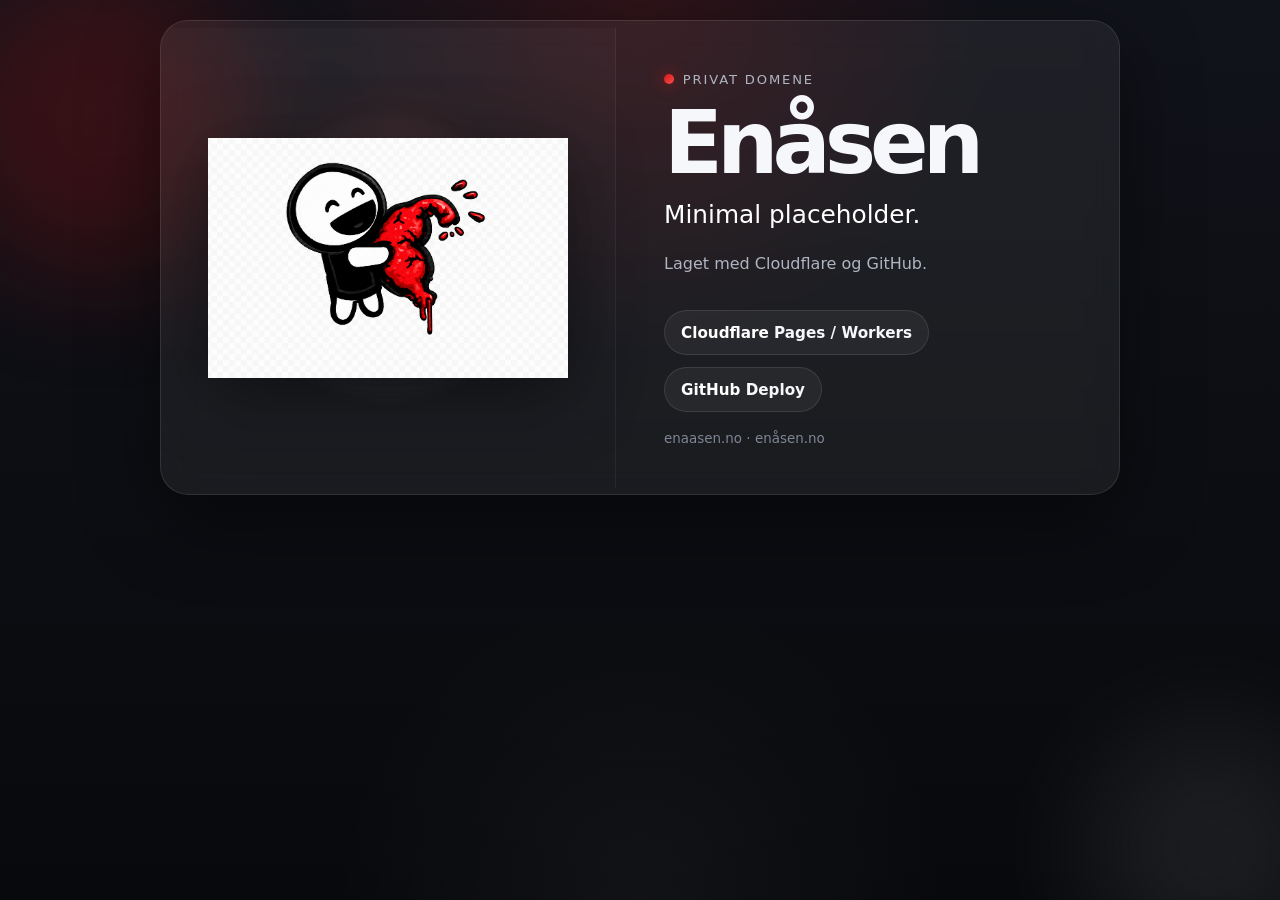
==== public/index.html @ 0e58e14a "Add fancy responsive placeholder page.fix" ====
<!doctype html>
<html lang="no">
<head>
  <meta charset="utf-8">
  <meta name="viewport" content="width=device-width, initial-scale=1">
  <title>Enåsen</title>
  <meta name="description" content="Laget med Cloudflare og GitHub.">
  <meta name="theme-color" content="#0b0b0f">

  <style>
    :root {
      --bg: #08090c;
      --bg-soft: #11131a;
      --card: rgba(255, 255, 255, 0.06);
      --card-border: rgba(255, 255, 255, 0.10);
      --text: #f5f7fb;
      --muted: #b0b5c2;
      --accent: #d11717;
      --accent-2: #ff4d4d;
      --shadow: 0 24px 80px rgba(0, 0, 0, 0.45);
      --radius: 28px;
    }

    * {
      box-sizing: border-box;
    }

    html, body {
      margin: 0;
      padding: 0;
      min-height: 100%;
    }

    body {
      font-family: Inter, system-ui, -apple-system, BlinkMacSystemFont, "Segoe UI",
                   Roboto, Helvetica, Arial, sans-serif;
      color: var(--text);
      background:
        radial-gradient(circle at top, rgba(209, 23, 23, 0.16), transparent 32%),
        radial-gradient(circle at bottom, rgba(255, 255, 255, 0.04), transparent 28%),
        linear-gradient(180deg, #11131a 0%, #08090c 100%);
      display: grid;
      place-items: center;
      padding: 20px;
      overflow-x: hidden;
    }

    .ambient {
      position: fixed;
      inset: 0;
      pointer-events: none;
      overflow: hidden;
      z-index: 0;
    }

    .ambient::before,
    .ambient::after {
      content: "";
      position: absolute;
      border-radius: 999px;
      filter: blur(60px);
      opacity: 0.22;
    }

    .ambient::before {
      width: 320px;
      height: 320px;
      background: #c41212;
      top: -40px;
      left: -60px;
    }

    .ambient::after {
      width: 260px;
      height: 260px;
      background: #ffffff;
      bottom: -80px;
      right: -60px;
      opacity: 0.08;
    }

    .wrap {
      position: relative;
      z-index: 1;
      width: 100%;
      max-width: 960px;
    }

    .card {
      display: grid;
      grid-template-columns: 0.95fr 1.05fr;
      align-items: center;
      gap: 0;
      background: var(--card);
      border: 1px solid var(--card-border);
      border-radius: var(--radius);
      box-shadow: var(--shadow);
      backdrop-filter: blur(14px);
      -webkit-backdrop-filter: blur(14px);
      overflow: hidden;
    }

    .visual {
      min-height: 460px;
      display: grid;
      place-items: center;
      padding: 2.5rem;
      border-right: 1px solid rgba(255,255,255,0.06);
      background:
        radial-gradient(circle at 50% 35%, rgba(209, 23, 23, 0.14), transparent 30%),
        linear-gradient(180deg, rgba(255,255,255,0.02), rgba(255,255,255,0.00));
    }

    .logo-shell {
      position: relative;
      width: min(100%, 360px);
      aspect-ratio: 1 / 1;
      display: grid;
      place-items: center;
    }

    .logo-shell::before {
      content: "";
      position: absolute;
      inset: 10%;
      border-radius: 999px;
      background:
        radial-gradient(circle, rgba(255,255,255,0.08), rgba(255,255,255,0));
      filter: blur(6px);
    }

    .logo-shell img {
      position: relative;
      max-width: 100%;
      max-height: 100%;
      object-fit: contain;
      display: block;
      filter: drop-shadow(0 18px 36px rgba(0,0,0,0.45));
    }

    .content {
      padding: 3rem;
    }

    .tag {
      display: inline-flex;
      align-items: center;
      gap: 0.55rem;
      margin-bottom: 1.1rem;
      color: var(--muted);
      font-size: 0.82rem;
      letter-spacing: 0.14em;
      text-transform: uppercase;
    }

    .tag::before {
      content: "";
      width: 10px;
      height: 10px;
      border-radius: 999px;
      background: linear-gradient(135deg, var(--accent), var(--accent-2));
      box-shadow: 0 0 16px rgba(209, 23, 23, 0.8);
    }

    h1 {
      margin: 0;
      font-size: clamp(3rem, 7vw, 5.4rem);
      line-height: 0.92;
      letter-spacing: -0.07em;
      font-weight: 850;
    }

    .lead {
      margin: 1rem 0 0;
      font-size: clamp(1.15rem, 2.4vw, 1.55rem);
      color: #ffffff;
      font-weight: 520;
    }

    .sub {
      margin: 1.35rem 0 0;
      max-width: 38ch;
      color: var(--muted);
      line-height: 1.75;
      font-size: 1rem;
    }

    .chips {
      display: flex;
      flex-wrap: wrap;
      gap: 0.75rem;
      margin-top: 2rem;
    }

    .chip {
      display: inline-flex;
      align-items: center;
      justify-content: center;
      padding: 0.78rem 1rem;
      border-radius: 999px;
      text-decoration: none;
      color: var(--text);
      background: rgba(255,255,255,0.05);
      border: 1px solid rgba(255,255,255,0.10);
      font-size: 0.95rem;
      font-weight: 600;
    }

    .chip strong {
      color: white;
      font-weight: 700;
    }

    .footer {
      margin-top: 1.2rem;
      color: #7f8696;
      font-size: 0.84rem;
    }

    @media (max-width: 860px) {
      .card {
        grid-template-columns: 1fr;
      }

      .visual {
        min-height: 250px;
        padding: 2rem 1.5rem 1rem;
        border-right: none;
        border-bottom: 1px solid rgba(255,255,255,0.06);
      }

      .logo-shell {
        width: min(100%, 220px);
      }

      .content {
        padding: 1.8rem 1.4rem 2rem;
      }

      .sub {
        max-width: none;
      }
    }

    @media (max-width: 480px) {
      body {
        padding: 12px;
      }

      .card {
        border-radius: 22px;
      }

      .visual {
        min-height: 210px;
      }

      .chips {
        flex-direction: column;
      }

      .chip {
        width: 100%;
      }
    }
  </style>
</head>
<body>
  <div class="ambient" aria-hidden="true"></div>

  <main class="wrap">
    <section class="card">
      <div class="visual">
        <div class="logo-shell">
          <img src="/logo.png" alt="Enåsen logo">
        </div>
      </div>

      <div class="content">
        <div class="tag">Privat domene</div>

        <h1>Enåsen</h1>

        <p class="lead">Minimal placeholder.</p>

        <p class="sub">
          Laget med Cloudflare og GitHub.
        </p>

        <div class="chips">
          <span class="chip"><strong>Cloudflare</strong>&nbsp;Pages / Workers</span>
          <span class="chip"><strong>GitHub</strong>&nbsp;Deploy</span>
        </div>

        <div class="footer">
          enaasen.no · enåsen.no
        </div>
      </div>
    </section>
  </main>
</body>
</html>
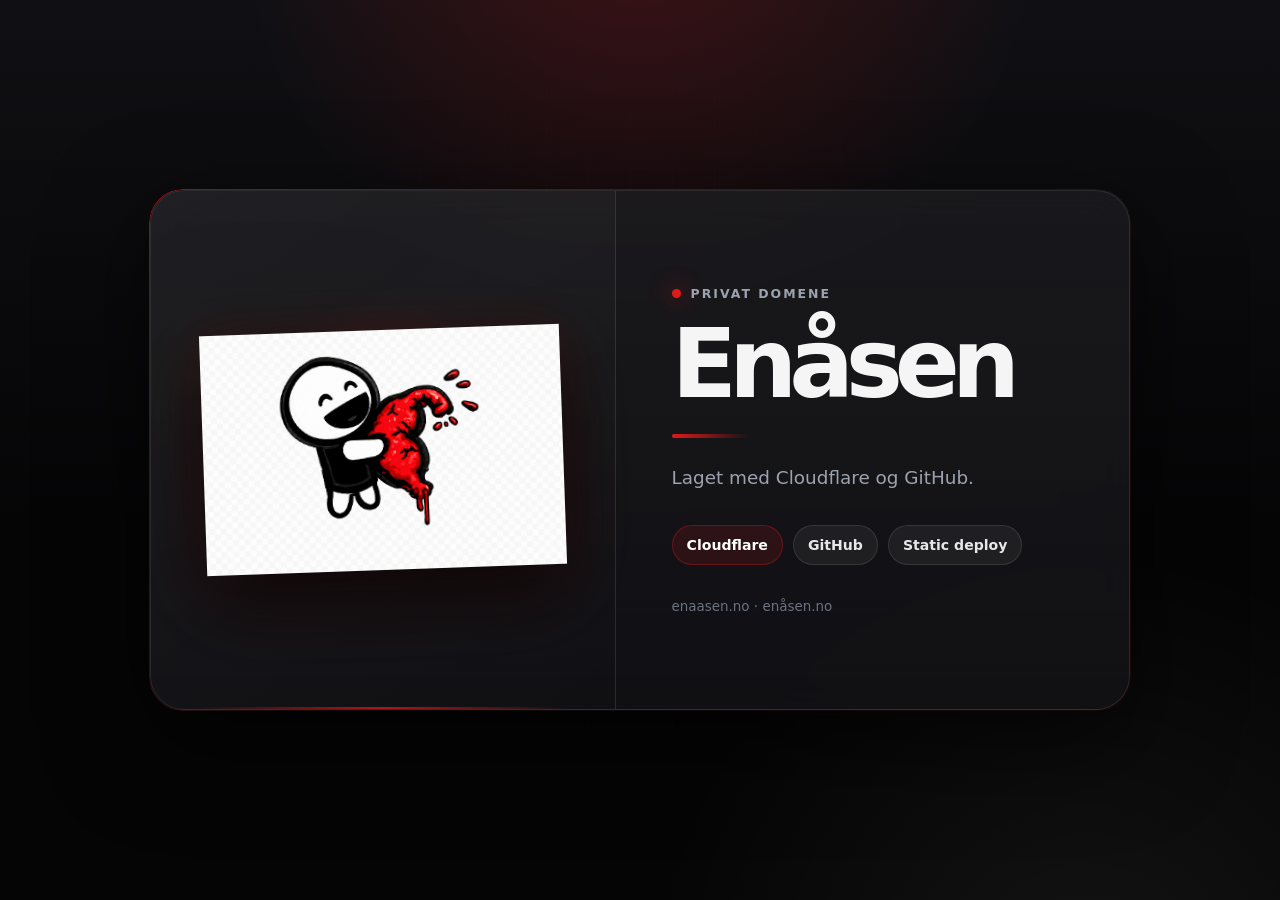
==== commit 3637d443: "Add brutal clean placeholder design" ====
--- a/public/index.html
+++ b/public/index.html
@@ -5,294 +5,306 @@
   <meta name="viewport" content="width=device-width, initial-scale=1">
   <title>Enåsen</title>
   <meta name="description" content="Laget med Cloudflare og GitHub.">
-  <meta name="theme-color" content="#0b0b0f">
+  <meta name="theme-color" content="#050506">
 
   <style>
     :root {
-      --bg: #08090c;
-      --bg-soft: #11131a;
-      --card: rgba(255, 255, 255, 0.06);
-      --card-border: rgba(255, 255, 255, 0.10);
-      --text: #f5f7fb;
-      --muted: #b0b5c2;
-      --accent: #d11717;
-      --accent-2: #ff4d4d;
-      --shadow: 0 24px 80px rgba(0, 0, 0, 0.45);
-      --radius: 28px;
+      --bg: #050506;
+      --panel: rgba(13, 13, 16, 0.82);
+      --line: rgba(255, 255, 255, 0.10);
+      --text: #f5f5f5;
+      --muted: #9ca3af;
+      --red: #e11919;
+      --red-soft: rgba(225, 25, 25, 0.20);
+      --shadow: 0 30px 100px rgba(0, 0, 0, 0.65);
     }
 
     * {
       box-sizing: border-box;
     }
 
-    html, body {
+    html,
+    body {
       margin: 0;
-      padding: 0;
       min-height: 100%;
     }
 
     body {
-      font-family: Inter, system-ui, -apple-system, BlinkMacSystemFont, "Segoe UI",
-                   Roboto, Helvetica, Arial, sans-serif;
-      color: var(--text);
-      background:
-        radial-gradient(circle at top, rgba(209, 23, 23, 0.16), transparent 32%),
-        radial-gradient(circle at bottom, rgba(255, 255, 255, 0.04), transparent 28%),
-        linear-gradient(180deg, #11131a 0%, #08090c 100%);
+      min-height: 100vh;
       display: grid;
       place-items: center;
-      padding: 20px;
+      padding: 22px;
       overflow-x: hidden;
-    }
-
-    .ambient {
+      color: var(--text);
+      font-family:
+        Inter,
+        ui-sans-serif,
+        system-ui,
+        -apple-system,
+        BlinkMacSystemFont,
+        "Segoe UI",
+        sans-serif;
+      background:
+        radial-gradient(circle at 50% -10%, rgba(225, 25, 25, 0.22), transparent 34%),
+        radial-gradient(circle at 85% 110%, rgba(255, 255, 255, 0.06), transparent 30%),
+        linear-gradient(180deg, #101014 0%, var(--bg) 58%);
+    }
+
+    .noise {
       position: fixed;
       inset: 0;
       pointer-events: none;
-      overflow: hidden;
-      z-index: 0;
-    }
-
-    .ambient::before,
-    .ambient::after {
+      opacity: 0.035;
+      background-image:
+        linear-gradient(rgba(255,255,255,.6) 1px, transparent 1px),
+        linear-gradient(90deg, rgba(255,255,255,.6) 1px, transparent 1px);
+      background-size: 42px 42px;
+      mask-image: radial-gradient(circle at center, black, transparent 72%);
+    }
+
+    .wrap {
+      position: relative;
+      width: min(100%, 980px);
+    }
+
+    .wrap::before {
       content: "";
       position: absolute;
-      border-radius: 999px;
-      filter: blur(60px);
-      opacity: 0.22;
-    }
-
-    .ambient::before {
-      width: 320px;
-      height: 320px;
-      background: #c41212;
-      top: -40px;
-      left: -60px;
-    }
-
-    .ambient::after {
-      width: 260px;
-      height: 260px;
-      background: #ffffff;
-      bottom: -80px;
-      right: -60px;
-      opacity: 0.08;
-    }
-
-    .wrap {
-      position: relative;
-      z-index: 1;
-      width: 100%;
-      max-width: 960px;
+      inset: -1px;
+      border-radius: 34px;
+      padding: 1px;
+      background:
+        linear-gradient(135deg, rgba(225,25,25,.85), rgba(255,255,255,.08), rgba(225,25,25,.15));
+      -webkit-mask:
+        linear-gradient(#000 0 0) content-box,
+        linear-gradient(#000 0 0);
+      -webkit-mask-composite: xor;
+      mask-composite: exclude;
+      pointer-events: none;
+      opacity: 0.9;
     }
 
     .card {
       display: grid;
       grid-template-columns: 0.95fr 1.05fr;
-      align-items: center;
-      gap: 0;
-      background: var(--card);
-      border: 1px solid var(--card-border);
-      border-radius: var(--radius);
+      min-height: 520px;
+      overflow: hidden;
+      border-radius: 34px;
+      background:
+        linear-gradient(180deg, rgba(255,255,255,.055), rgba(255,255,255,.025)),
+        var(--panel);
+      border: 1px solid var(--line);
       box-shadow: var(--shadow);
-      backdrop-filter: blur(14px);
-      -webkit-backdrop-filter: blur(14px);
-      overflow: hidden;
-    }
-
-    .visual {
-      min-height: 460px;
+      backdrop-filter: blur(18px);
+      -webkit-backdrop-filter: blur(18px);
+    }
+
+    .brand {
+      position: relative;
       display: grid;
       place-items: center;
-      padding: 2.5rem;
-      border-right: 1px solid rgba(255,255,255,0.06);
+      padding: 42px;
+      border-right: 1px solid var(--line);
       background:
-        radial-gradient(circle at 50% 35%, rgba(209, 23, 23, 0.14), transparent 30%),
-        linear-gradient(180deg, rgba(255,255,255,0.02), rgba(255,255,255,0.00));
-    }
-
-    .logo-shell {
-      position: relative;
-      width: min(100%, 360px);
-      aspect-ratio: 1 / 1;
-      display: grid;
-      place-items: center;
-    }
-
-    .logo-shell::before {
+        radial-gradient(circle at 50% 45%, var(--red-soft), transparent 34%),
+        linear-gradient(145deg, rgba(255,255,255,.03), rgba(255,255,255,0));
+    }
+
+    .brand::after {
       content: "";
       position: absolute;
-      inset: 10%;
-      border-radius: 999px;
-      background:
-        radial-gradient(circle, rgba(255,255,255,0.08), rgba(255,255,255,0));
-      filter: blur(6px);
-    }
-
-    .logo-shell img {
-      position: relative;
-      max-width: 100%;
-      max-height: 100%;
-      object-fit: contain;
-      display: block;
-      filter: drop-shadow(0 18px 36px rgba(0,0,0,0.45));
+      left: 10%;
+      right: 10%;
+      bottom: 0;
+      height: 2px;
+      background: linear-gradient(90deg, transparent, var(--red), transparent);
+      opacity: 0.75;
+    }
+
+    .logo {
+      width: min(100%, 360px);
+      filter:
+        drop-shadow(0 28px 38px rgba(0,0,0,.75))
+        drop-shadow(0 0 22px rgba(225,25,25,.12));
+      transform: rotate(-2deg);
     }
 
     .content {
-      padding: 3rem;
-    }
-
-    .tag {
+      display: flex;
+      flex-direction: column;
+      justify-content: center;
+      padding: 56px;
+    }
+
+    .kicker {
       display: inline-flex;
       align-items: center;
-      gap: 0.55rem;
-      margin-bottom: 1.1rem;
+      gap: 10px;
+      width: fit-content;
+      margin-bottom: 22px;
       color: var(--muted);
-      font-size: 0.82rem;
-      letter-spacing: 0.14em;
+      font-size: 0.78rem;
+      letter-spacing: 0.16em;
       text-transform: uppercase;
-    }
-
-    .tag::before {
+      font-weight: 700;
+    }
+
+    .kicker::before {
       content: "";
-      width: 10px;
-      height: 10px;
+      width: 9px;
+      height: 9px;
       border-radius: 999px;
-      background: linear-gradient(135deg, var(--accent), var(--accent-2));
-      box-shadow: 0 0 16px rgba(209, 23, 23, 0.8);
+      background: var(--red);
+      box-shadow: 0 0 22px rgba(225, 25, 25, 0.9);
     }
 
     h1 {
       margin: 0;
-      font-size: clamp(3rem, 7vw, 5.4rem);
-      line-height: 0.92;
-      letter-spacing: -0.07em;
-      font-weight: 850;
-    }
-
-    .lead {
-      margin: 1rem 0 0;
-      font-size: clamp(1.15rem, 2.4vw, 1.55rem);
-      color: #ffffff;
-      font-weight: 520;
-    }
-
-    .sub {
-      margin: 1.35rem 0 0;
-      max-width: 38ch;
+      font-size: clamp(3.2rem, 7.5vw, 6.2rem);
+      line-height: 0.86;
+      letter-spacing: -0.085em;
+      font-weight: 900;
+    }
+
+    .line {
+      width: 76px;
+      height: 4px;
+      margin: 28px 0 24px;
+      border-radius: 99px;
+      background: linear-gradient(90deg, var(--red), transparent);
+    }
+
+    p {
+      margin: 0;
       color: var(--muted);
-      line-height: 1.75;
-      font-size: 1rem;
-    }
-
-    .chips {
+      font-size: clamp(1rem, 2vw, 1.15rem);
+      line-height: 1.7;
+    }
+
+    .stack {
       display: flex;
       flex-wrap: wrap;
-      gap: 0.75rem;
-      margin-top: 2rem;
-    }
-
-    .chip {
+      gap: 10px;
+      margin-top: 32px;
+    }
+
+    .pill {
       display: inline-flex;
       align-items: center;
-      justify-content: center;
-      padding: 0.78rem 1rem;
+      min-height: 40px;
+      padding: 0 14px;
       border-radius: 999px;
-      text-decoration: none;
-      color: var(--text);
-      background: rgba(255,255,255,0.05);
-      border: 1px solid rgba(255,255,255,0.10);
-      font-size: 0.95rem;
-      font-weight: 600;
-    }
-
-    .chip strong {
-      color: white;
-      font-weight: 700;
-    }
-
-    .footer {
-      margin-top: 1.2rem;
-      color: #7f8696;
+      color: #e5e7eb;
+      background: rgba(255, 255, 255, 0.055);
+      border: 1px solid rgba(255, 255, 255, 0.10);
+      font-size: 0.88rem;
+      font-weight: 650;
+    }
+
+    .pill.red {
+      background: rgba(225, 25, 25, 0.13);
+      border-color: rgba(225, 25, 25, 0.34);
+      color: #ffffff;
+    }
+
+    .foot {
+      margin-top: 34px;
+      color: #6b7280;
       font-size: 0.84rem;
     }
 
-    @media (max-width: 860px) {
+    @media (max-width: 820px) {
+      body {
+        padding: 14px;
+      }
+
       .card {
         grid-template-columns: 1fr;
-      }
-
-      .visual {
-        min-height: 250px;
-        padding: 2rem 1.5rem 1rem;
-        border-right: none;
-        border-bottom: 1px solid rgba(255,255,255,0.06);
-      }
-
-      .logo-shell {
-        width: min(100%, 220px);
+        min-height: auto;
+        border-radius: 28px;
+      }
+
+      .wrap::before {
+        border-radius: 28px;
+      }
+
+      .brand {
+        min-height: 270px;
+        padding: 28px 24px 12px;
+        border-right: 0;
+        border-bottom: 1px solid var(--line);
+      }
+
+      .brand::after {
+        left: 18%;
+        right: 18%;
+      }
+
+      .logo {
+        width: min(78vw, 260px);
       }
 
       .content {
-        padding: 1.8rem 1.4rem 2rem;
-      }
-
-      .sub {
-        max-width: none;
-      }
-    }
-
-    @media (max-width: 480px) {
-      body {
-        padding: 12px;
-      }
-
-      .card {
-        border-radius: 22px;
-      }
-
-      .visual {
-        min-height: 210px;
-      }
-
-      .chips {
-        flex-direction: column;
-      }
-
-      .chip {
+        padding: 30px 24px 32px;
+      }
+
+      .line {
+        margin: 22px 0 20px;
+      }
+
+      .stack {
+        margin-top: 26px;
+      }
+    }
+
+    @media (max-width: 440px) {
+      .brand {
+        min-height: 230px;
+      }
+
+      .logo {
+        width: min(82vw, 230px);
+      }
+
+      .content {
+        padding: 26px 20px 28px;
+      }
+
+      .pill {
         width: 100%;
+        justify-content: center;
       }
     }
   </style>
 </head>
+
 <body>
-  <div class="ambient" aria-hidden="true"></div>
+  <div class="noise" aria-hidden="true"></div>
 
   <main class="wrap">
-    <section class="card">
-      <div class="visual">
-        <div class="logo-shell">
-          <img src="/logo.png" alt="Enåsen logo">
-        </div>
+    <section class="card" aria-label="Enåsen placeholder">
+      <div class="brand">
+        <img class="logo" src="/logo.png" alt="Enåsen logo">
       </div>
 
       <div class="content">
-        <div class="tag">Privat domene</div>
+        <div class="kicker">Privat domene</div>
 
         <h1>Enåsen</h1>
 
-        <p class="lead">Minimal placeholder.</p>
-
-        <p class="sub">
+        <div class="line"></div>
+
+        <p>
           Laget med Cloudflare og GitHub.
         </p>
 
-        <div class="chips">
-          <span class="chip"><strong>Cloudflare</strong>&nbsp;Pages / Workers</span>
-          <span class="chip"><strong>GitHub</strong>&nbsp;Deploy</span>
+        <div class="stack" aria-label="Teknologi">
+          <span class="pill red">Cloudflare</span>
+          <span class="pill">GitHub</span>
+          <span class="pill">Static deploy</span>
         </div>
 
-        <div class="footer">
+        <div class="foot">
           enaasen.no · enåsen.no
         </div>
       </div>
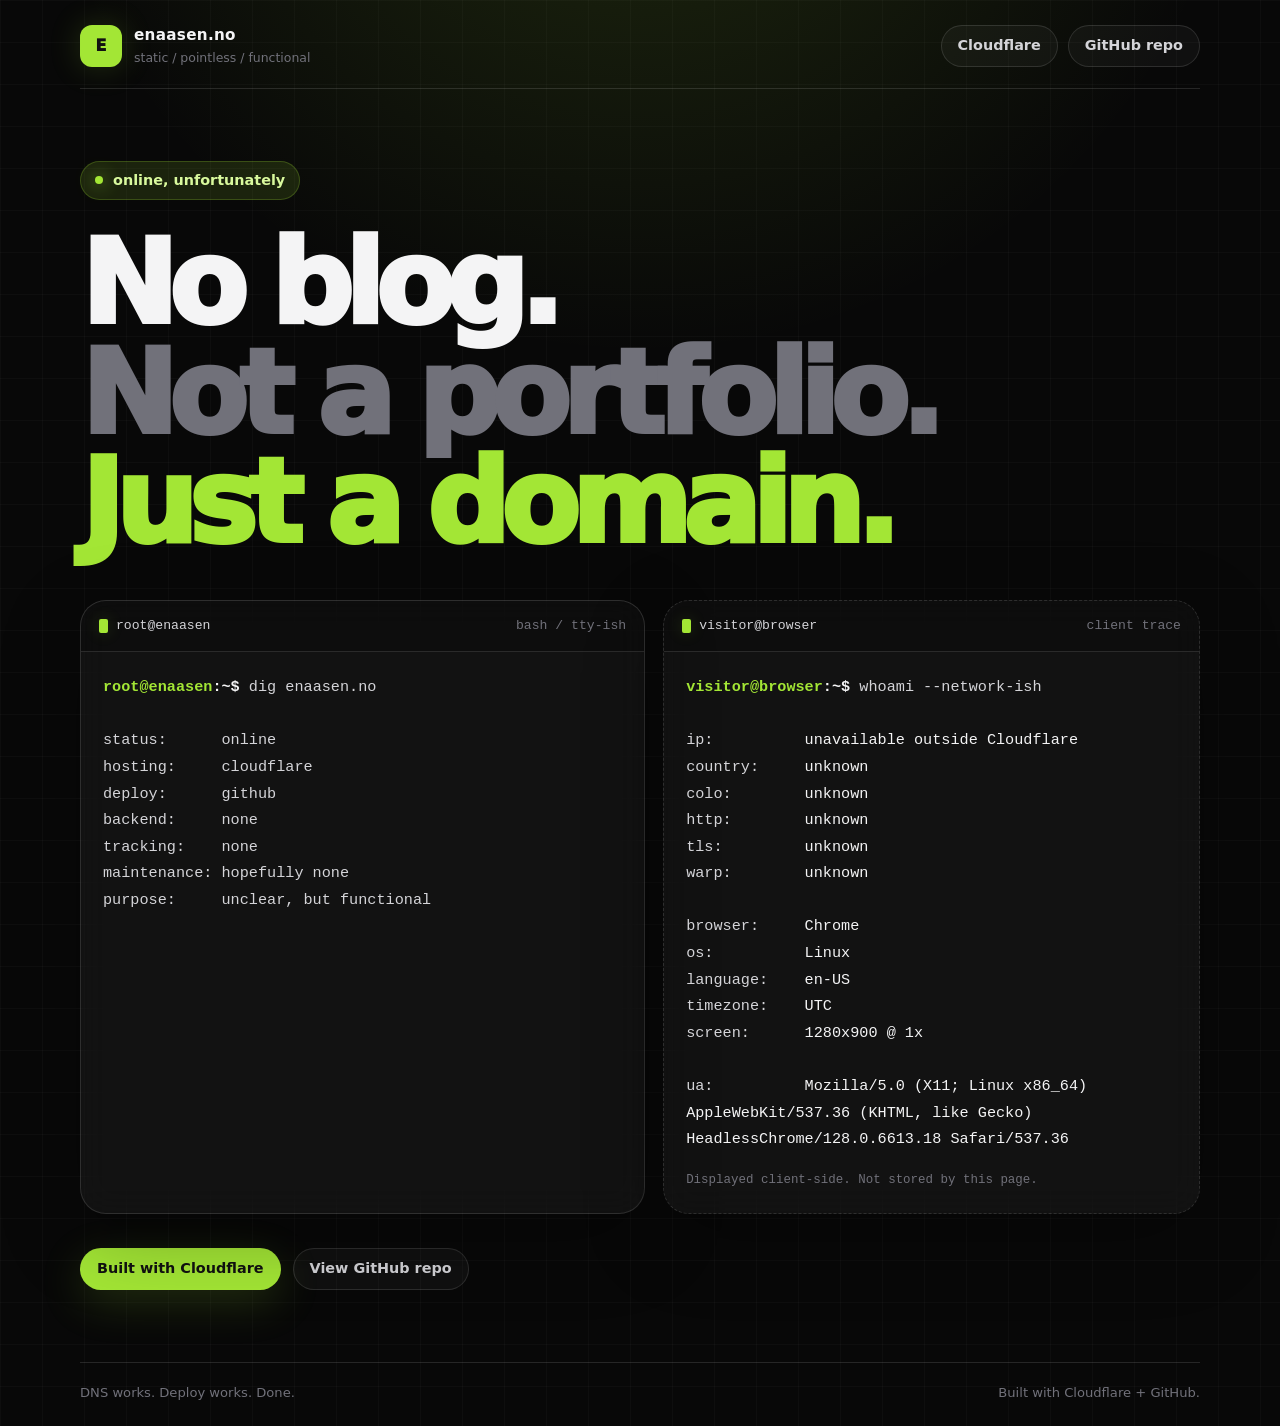
==== commit e0aae9f8: "v.2" ====
--- a/public/index.html
+++ b/public/index.html
@@ -1,41 +1,35 @@
 <!doctype html>
-<html lang="no">
+<html lang="en">
 <head>
   <meta charset="utf-8">
   <meta name="viewport" content="width=device-width, initial-scale=1">
-  <title>Enåsen</title>
-  <meta name="description" content="Laget med Cloudflare og GitHub.">
-  <meta name="theme-color" content="#050506">
+  <title>enaasen.no</title>
+  <meta name="description" content="A small static site built with Cloudflare and GitHub.">
 
   <style>
     :root {
-      --bg: #050506;
-      --panel: rgba(13, 13, 16, 0.82);
-      --line: rgba(255, 255, 255, 0.10);
-      --text: #f5f5f5;
-      --muted: #9ca3af;
-      --red: #e11919;
-      --red-soft: rgba(225, 25, 25, 0.20);
-      --shadow: 0 30px 100px rgba(0, 0, 0, 0.65);
+      --bg: #080808;
+      --text: #f4f4f5;
+      --muted: #a1a1aa;
+      --faint: #71717a;
+      --border: rgba(255, 255, 255, 0.12);
+      --panel: rgba(255, 255, 255, 0.045);
+      --accent: #a3e635;
+      --accent-soft: rgba(163, 230, 53, 0.12);
+      --shadow: rgba(163, 230, 53, 0.18);
     }
 
     * {
       box-sizing: border-box;
     }
 
-    html,
-    body {
-      margin: 0;
+    html {
       min-height: 100%;
     }
 
     body {
       min-height: 100vh;
-      display: grid;
-      place-items: center;
-      padding: 22px;
-      overflow-x: hidden;
-      color: var(--text);
+      margin: 0;
       font-family:
         Inter,
         ui-sans-serif,
@@ -44,271 +38,599 @@
         BlinkMacSystemFont,
         "Segoe UI",
         sans-serif;
+      color: var(--text);
       background:
-        radial-gradient(circle at 50% -10%, rgba(225, 25, 25, 0.22), transparent 34%),
-        radial-gradient(circle at 85% 110%, rgba(255, 255, 255, 0.06), transparent 30%),
-        linear-gradient(180deg, #101014 0%, var(--bg) 58%);
-    }
-
-    .noise {
-      position: fixed;
-      inset: 0;
-      pointer-events: none;
-      opacity: 0.035;
-      background-image:
-        linear-gradient(rgba(255,255,255,.6) 1px, transparent 1px),
-        linear-gradient(90deg, rgba(255,255,255,.6) 1px, transparent 1px);
-      background-size: 42px 42px;
-      mask-image: radial-gradient(circle at center, black, transparent 72%);
-    }
-
-    .wrap {
-      position: relative;
-      width: min(100%, 980px);
-    }
-
-    .wrap::before {
-      content: "";
-      position: absolute;
-      inset: -1px;
-      border-radius: 34px;
-      padding: 1px;
-      background:
-        linear-gradient(135deg, rgba(225,25,25,.85), rgba(255,255,255,.08), rgba(225,25,25,.15));
-      -webkit-mask:
-        linear-gradient(#000 0 0) content-box,
-        linear-gradient(#000 0 0);
-      -webkit-mask-composite: xor;
-      mask-composite: exclude;
-      pointer-events: none;
-      opacity: 0.9;
-    }
-
-    .card {
-      display: grid;
-      grid-template-columns: 0.95fr 1.05fr;
-      min-height: 520px;
-      overflow: hidden;
-      border-radius: 34px;
-      background:
-        linear-gradient(180deg, rgba(255,255,255,.055), rgba(255,255,255,.025)),
-        var(--panel);
-      border: 1px solid var(--line);
-      box-shadow: var(--shadow);
-      backdrop-filter: blur(18px);
-      -webkit-backdrop-filter: blur(18px);
+        radial-gradient(circle at 50% -18%, rgba(163, 230, 53, 0.16), transparent 34%),
+        linear-gradient(rgba(255, 255, 255, 0.025) 1px, transparent 1px),
+        linear-gradient(90deg, rgba(255, 255, 255, 0.025) 1px, transparent 1px),
+        var(--bg);
+      background-size: auto, 42px 42px, 42px 42px;
+      line-height: 1.5;
+    }
+
+    a {
+      color: inherit;
+      text-decoration: none;
+    }
+
+    ::selection {
+      color: #111;
+      background: var(--accent);
+    }
+
+    .page {
+      width: min(1120px, calc(100% - 32px));
+      min-height: 100vh;
+      margin: 0 auto;
+      display: flex;
+      flex-direction: column;
+      padding: 24px 0;
+    }
+
+    header {
+      display: flex;
+      align-items: center;
+      justify-content: space-between;
+      gap: 18px;
+      padding-bottom: 20px;
+      border-bottom: 1px solid var(--border);
     }
 
     .brand {
-      position: relative;
+      display: flex;
+      align-items: center;
+      gap: 12px;
+      min-width: 0;
+    }
+
+    .logo {
+      width: 42px;
+      height: 42px;
       display: grid;
       place-items: center;
-      padding: 42px;
-      border-right: 1px solid var(--line);
-      background:
-        radial-gradient(circle at 50% 45%, var(--red-soft), transparent 34%),
-        linear-gradient(145deg, rgba(255,255,255,.03), rgba(255,255,255,0));
-    }
-
-    .brand::after {
-      content: "";
-      position: absolute;
-      left: 10%;
-      right: 10%;
-      bottom: 0;
-      height: 2px;
-      background: linear-gradient(90deg, transparent, var(--red), transparent);
-      opacity: 0.75;
-    }
-
-    .logo {
-      width: min(100%, 360px);
-      filter:
-        drop-shadow(0 28px 38px rgba(0,0,0,.75))
-        drop-shadow(0 0 22px rgba(225,25,25,.12));
-      transform: rotate(-2deg);
-    }
-
-    .content {
-      display: flex;
-      flex-direction: column;
+      border: 1px solid rgba(163, 230, 53, 0.55);
+      border-radius: 12px;
+      background: var(--accent);
+      color: #111;
+      font-size: 1rem;
+      font-weight: 950;
+      box-shadow: 0 0 32px var(--shadow);
+      transition:
+        transform 160ms ease,
+        box-shadow 160ms ease;
+    }
+
+    .brand:hover .logo {
+      transform: rotate(-3deg) scale(1.03);
+      box-shadow: 0 0 44px var(--shadow);
+    }
+
+    .brand-title {
+      margin: 0;
+      font-size: 0.95rem;
+      font-weight: 850;
+      letter-spacing: 0.02em;
+    }
+
+    .brand-subtitle {
+      margin: 2px 0 0;
+      color: var(--faint);
+      font-size: 0.78rem;
+    }
+
+    nav {
+      display: flex;
+      align-items: center;
+      justify-content: flex-end;
+      gap: 10px;
+      flex-wrap: wrap;
+    }
+
+    .button {
+      display: inline-flex;
+      align-items: center;
       justify-content: center;
-      padding: 56px;
-    }
-
-    .kicker {
+      min-height: 42px;
+      padding: 0 16px;
+      border: 1px solid var(--border);
+      border-radius: 999px;
+      background: rgba(255, 255, 255, 0.035);
+      color: #d4d4d8;
+      font-size: 0.9rem;
+      font-weight: 750;
+      transition:
+        transform 150ms ease,
+        border-color 150ms ease,
+        background 150ms ease,
+        color 150ms ease,
+        box-shadow 150ms ease;
+    }
+
+    .button:hover {
+      transform: translateY(-2px);
+      border-color: rgba(163, 230, 53, 0.55);
+      background: var(--accent-soft);
+      color: #ecfccb;
+    }
+
+    .button:active {
+      transform: translateY(0) scale(0.97);
+    }
+
+    .button.primary {
+      border-color: transparent;
+      background: var(--accent);
+      color: #111;
+      box-shadow: 0 12px 44px var(--shadow);
+    }
+
+    .button.primary:hover {
+      background: #bef264;
+      color: #111;
+    }
+
+    main {
+      flex: 1;
+      display: grid;
+      align-items: center;
+      padding: 72px 0;
+    }
+
+    .status-pill {
+      width: fit-content;
       display: inline-flex;
       align-items: center;
       gap: 10px;
-      width: fit-content;
-      margin-bottom: 22px;
-      color: var(--muted);
+      padding: 8px 14px;
+      border: 1px solid rgba(163, 230, 53, 0.22);
+      border-radius: 999px;
+      background: var(--accent-soft);
+      color: #d9f99d;
+      font-size: 0.9rem;
+      font-weight: 750;
+    }
+
+    .dot {
+      width: 8px;
+      height: 8px;
+      border-radius: 999px;
+      background: var(--accent);
+      box-shadow: 0 0 18px rgba(163, 230, 53, 0.95);
+    }
+
+    h1 {
+      max-width: 950px;
+      margin: 30px 0 0;
+      font-size: clamp(3rem, 9vw, 7.6rem);
+      line-height: 0.95;
+      letter-spacing: -0.075em;
+      font-weight: 950;
+    }
+
+    .muted-line {
+      display: block;
+      color: #71717a;
+    }
+
+    .accent-line {
+      display: block;
+      color: var(--accent);
+    }
+
+    .content-grid {
+      display: grid;
+      grid-template-columns: minmax(0, 1fr) minmax(320px, 0.95fr);
+      gap: 18px;
+      margin-top: 42px;
+    }
+
+    .terminal {
+      overflow: hidden;
+      border: 1px solid var(--border);
+      border-radius: 26px;
+      background: var(--panel);
+      backdrop-filter: blur(16px);
+      box-shadow: 0 24px 80px rgba(0, 0, 0, 0.28);
+      font-family:
+        "SFMono-Regular",
+        Consolas,
+        "Liberation Mono",
+        Menlo,
+        monospace;
+    }
+
+    .visitor-trace {
+      border-style: dashed;
+    }
+
+    .terminal-top {
+      display: flex;
+      align-items: center;
+      justify-content: space-between;
+      gap: 12px;
+      padding: 15px 18px;
+      border-bottom: 1px solid var(--border);
+      background: rgba(0, 0, 0, 0.28);
+      color: var(--faint);
+      font-size: 0.82rem;
+    }
+
+    .terminal-title {
+      display: flex;
+      align-items: center;
+      gap: 8px;
+      min-width: 0;
+    }
+
+    .terminal-block {
+      width: 9px;
+      height: 14px;
+      border-radius: 2px;
+      background: var(--accent);
+      box-shadow: 0 0 16px var(--shadow);
+    }
+
+    .terminal-host {
+      color: #d4d4d8;
+      white-space: nowrap;
+    }
+
+    .terminal-shell {
+      color: var(--faint);
+      white-space: nowrap;
+    }
+
+    pre {
+      margin: 0;
+      padding: 22px;
+      overflow-x: auto;
+      white-space: pre-wrap;
+      color: #d4d4d8;
+      font-size: 0.95rem;
+      line-height: 1.75;
+    }
+
+    code {
+      font: inherit;
+    }
+
+    .prompt-user {
+      color: var(--accent);
+      font-weight: 850;
+    }
+
+    .prompt-path {
+      color: #f4f4f5;
+      font-weight: 750;
+    }
+
+    .prompt-command {
+      color: #d4d4d8;
+    }
+
+    .value {
+      color: #f4f4f5;
+    }
+
+    .value.pending {
+      color: var(--faint);
+    }
+
+    .trace-note {
+      margin: -4px 22px 22px;
+      color: var(--faint);
       font-size: 0.78rem;
-      letter-spacing: 0.16em;
-      text-transform: uppercase;
-      font-weight: 700;
-    }
-
-    .kicker::before {
-      content: "";
-      width: 9px;
-      height: 9px;
-      border-radius: 999px;
-      background: var(--red);
-      box-shadow: 0 0 22px rgba(225, 25, 25, 0.9);
-    }
-
-    h1 {
+      line-height: 1.6;
+    }
+
+    .actions {
+      display: flex;
+      flex-wrap: wrap;
+      gap: 12px;
+      margin-top: 34px;
+    }
+
+    footer {
+      display: flex;
+      justify-content: space-between;
+      gap: 14px;
+      padding-top: 20px;
+      border-top: 1px solid var(--border);
+      color: var(--faint);
+      font-size: 0.82rem;
+    }
+
+    footer p {
       margin: 0;
-      font-size: clamp(3.2rem, 7.5vw, 6.2rem);
-      line-height: 0.86;
-      letter-spacing: -0.085em;
-      font-weight: 900;
-    }
-
-    .line {
-      width: 76px;
-      height: 4px;
-      margin: 28px 0 24px;
-      border-radius: 99px;
-      background: linear-gradient(90deg, var(--red), transparent);
-    }
-
-    p {
-      margin: 0;
-      color: var(--muted);
-      font-size: clamp(1rem, 2vw, 1.15rem);
-      line-height: 1.7;
-    }
-
-    .stack {
-      display: flex;
-      flex-wrap: wrap;
-      gap: 10px;
-      margin-top: 32px;
-    }
-
-    .pill {
-      display: inline-flex;
-      align-items: center;
-      min-height: 40px;
-      padding: 0 14px;
-      border-radius: 999px;
-      color: #e5e7eb;
-      background: rgba(255, 255, 255, 0.055);
-      border: 1px solid rgba(255, 255, 255, 0.10);
-      font-size: 0.88rem;
-      font-weight: 650;
-    }
-
-    .pill.red {
-      background: rgba(225, 25, 25, 0.13);
-      border-color: rgba(225, 25, 25, 0.34);
-      color: #ffffff;
-    }
-
-    .foot {
-      margin-top: 34px;
-      color: #6b7280;
-      font-size: 0.84rem;
-    }
-
-    @media (max-width: 820px) {
-      body {
-        padding: 14px;
-      }
-
-      .card {
+    }
+
+    @media (max-width: 860px) {
+      .content-grid {
         grid-template-columns: 1fr;
-        min-height: auto;
-        border-radius: 28px;
-      }
-
-      .wrap::before {
-        border-radius: 28px;
-      }
-
-      .brand {
-        min-height: 270px;
-        padding: 28px 24px 12px;
-        border-right: 0;
-        border-bottom: 1px solid var(--line);
-      }
-
-      .brand::after {
-        left: 18%;
-        right: 18%;
-      }
-
-      .logo {
-        width: min(78vw, 260px);
-      }
-
-      .content {
-        padding: 30px 24px 32px;
-      }
-
-      .line {
-        margin: 22px 0 20px;
-      }
-
-      .stack {
-        margin-top: 26px;
-      }
-    }
-
-    @media (max-width: 440px) {
-      .brand {
-        min-height: 230px;
-      }
-
-      .logo {
-        width: min(82vw, 230px);
-      }
-
-      .content {
-        padding: 26px 20px 28px;
-      }
-
-      .pill {
+      }
+    }
+
+    @media (max-width: 760px) {
+      .page {
+        width: min(100% - 24px, 1120px);
+        padding: 18px 0;
+      }
+
+      header {
+        align-items: flex-start;
+        flex-direction: column;
+      }
+
+      nav {
         width: 100%;
-        justify-content: center;
+        justify-content: flex-start;
+      }
+
+      .button {
+        flex: 1;
+      }
+
+      main {
+        padding: 52px 0;
+      }
+
+      h1 {
+        letter-spacing: -0.055em;
+      }
+
+      .terminal-top {
+        align-items: flex-start;
+        flex-direction: column;
+      }
+
+      footer {
+        flex-direction: column;
+      }
+    }
+
+    @media (max-width: 420px) {
+      .button {
+        width: 100%;
+      }
+
+      pre {
+        font-size: 0.84rem;
+      }
+    }
+
+    @media (prefers-reduced-motion: reduce) {
+      *,
+      *::before,
+      *::after {
+        scroll-behavior: auto !important;
+        transition: none !important;
       }
     }
   </style>
 </head>
 
 <body>
-  <div class="noise" aria-hidden="true"></div>
-
-  <main class="wrap">
-    <section class="card" aria-label="Enåsen placeholder">
-      <div class="brand">
-        <img class="logo" src="/logo.png" alt="Enåsen logo">
-      </div>
-
-      <div class="content">
-        <div class="kicker">Privat domene</div>
-
-        <h1>Enåsen</h1>
-
-        <div class="line"></div>
-
-        <p>
-          Laget med Cloudflare og GitHub.
-        </p>
-
-        <div class="stack" aria-label="Teknologi">
-          <span class="pill red">Cloudflare</span>
-          <span class="pill">GitHub</span>
-          <span class="pill">Static deploy</span>
+  <div class="page">
+    <header>
+      <a class="brand" href="/" aria-label="enaasen.no">
+        <div class="logo" aria-hidden="true">E</div>
+
+        <div>
+          <p class="brand-title">enaasen.no</p>
+          <p class="brand-subtitle">static / pointless / functional</p>
         </div>
-
-        <div class="foot">
-          enaasen.no · enåsen.no
+      </a>
+
+      <nav aria-label="External links">
+        <a
+          class="button"
+          href="https://www.cloudflare.com/"
+          target="_blank"
+          rel="noopener noreferrer"
+        >
+          Cloudflare
+        </a>
+
+        <a
+          class="button"
+          href="https://github.com/brealorg/enaasen-site"
+          target="_blank"
+          rel="noopener noreferrer"
+        >
+          GitHub repo
+        </a>
+      </nav>
+    </header>
+
+    <main>
+      <section aria-labelledby="main-title">
+        <div class="status-pill">
+          <span class="dot" aria-hidden="true"></span>
+          online, unfortunately
         </div>
-      </div>
-    </section>
-  </main>
+
+        <h1 id="main-title">
+          No blog.
+          <span class="muted-line">Not a portfolio.</span>
+          <span class="accent-line">Just a domain.</span>
+        </h1>
+
+        <div class="content-grid">
+          <section class="terminal" aria-label="Technical status">
+            <div class="terminal-top">
+              <div class="terminal-title">
+                <span class="terminal-block" aria-hidden="true"></span>
+                <span class="terminal-host">root@enaasen</span>
+              </div>
+
+              <span class="terminal-shell">bash / tty-ish</span>
+            </div>
+
+            <pre><code><span class="prompt-user">root@enaasen</span><span class="prompt-path">:~$</span> <span class="prompt-command">dig enaasen.no</span>
+
+status:      online
+hosting:     cloudflare
+deploy:      github
+backend:     none
+tracking:    none
+maintenance: hopefully none
+purpose:     unclear, but functional</code></pre>
+          </section>
+
+          <aside class="terminal visitor-trace" aria-label="Visitor trace">
+            <div class="terminal-top">
+              <div class="terminal-title">
+                <span class="terminal-block" aria-hidden="true"></span>
+                <span class="terminal-host">visitor@browser</span>
+              </div>
+
+              <span class="terminal-shell">client trace</span>
+            </div>
+
+            <pre><code><span class="prompt-user">visitor@browser</span><span class="prompt-path">:~$</span> <span class="prompt-command">whoami --network-ish</span>
+
+ip:          <span class="value pending" data-field="ip">detecting...</span>
+country:     <span class="value pending" data-field="country">detecting...</span>
+colo:        <span class="value pending" data-field="colo">detecting...</span>
+http:        <span class="value pending" data-field="http">detecting...</span>
+tls:         <span class="value pending" data-field="tls">detecting...</span>
+warp:        <span class="value pending" data-field="warp">detecting...</span>
+
+browser:     <span class="value pending" data-field="browser">detecting...</span>
+os:          <span class="value pending" data-field="os">detecting...</span>
+language:    <span class="value pending" data-field="language">detecting...</span>
+timezone:    <span class="value pending" data-field="timezone">detecting...</span>
+screen:      <span class="value pending" data-field="screen">detecting...</span>
+
+ua:          <span class="value pending" data-field="ua">detecting...</span></code></pre>
+
+            <p class="trace-note">
+              Displayed client-side. Not stored by this page.
+            </p>
+          </aside>
+        </div>
+
+        <div class="actions">
+          <a
+            class="button primary"
+            href="https://www.cloudflare.com/"
+            target="_blank"
+            rel="noopener noreferrer"
+          >
+            Built with Cloudflare
+          </a>
+
+          <a
+            class="button"
+            href="https://github.com/brealorg/enaasen-site"
+            target="_blank"
+            rel="noopener noreferrer"
+          >
+            View GitHub repo
+          </a>
+        </div>
+      </section>
+    </main>
+
+    <footer>
+      <p>DNS works. Deploy works. Done.</p>
+      <p>Built with Cloudflare + GitHub.</p>
+    </footer>
+  </div>
+
+  <script>
+    (() => {
+      const setField = (name, value) => {
+        const element = document.querySelector(`[data-field="${name}"]`);
+        if (!element) return;
+
+        element.textContent = value || "unknown";
+        element.classList.remove("pending");
+      };
+
+      const parseTrace = (text) => {
+        const result = {};
+
+        text
+          .trim()
+          .split("\n")
+          .forEach((line) => {
+            const index = line.indexOf("=");
+            if (index === -1) return;
+
+            const key = line.slice(0, index);
+            const value = line.slice(index + 1);
+
+            result[key] = value;
+          });
+
+        return result;
+      };
+
+      const detectBrowser = (ua) => {
+        if (/Edg\//.test(ua)) return "Microsoft Edge";
+        if (/OPR\//.test(ua)) return "Opera";
+        if (/Firefox\//.test(ua)) return "Firefox";
+        if (/Chrome\//.test(ua) && !/Chromium\//.test(ua)) return "Chrome";
+        if (/Chromium\//.test(ua)) return "Chromium";
+        if (/Safari\//.test(ua) && !/Chrome\//.test(ua)) return "Safari";
+        return "unknown";
+      };
+
+      const detectOs = (ua) => {
+        if (/Android/i.test(ua)) return "Android";
+        if (/iPhone|iPad|iPod/i.test(ua)) return "iOS / iPadOS";
+        if (/Windows/i.test(ua)) return "Windows";
+        if (/Mac OS X|Macintosh/i.test(ua)) return "macOS";
+        if (/Linux/i.test(ua)) return "Linux";
+        return "unknown";
+      };
+
+      const localUa = navigator.userAgent || "unknown";
+
+      setField("browser", detectBrowser(localUa));
+      setField("os", detectOs(localUa));
+      setField("language", navigator.language || "unknown");
+      setField("timezone", Intl.DateTimeFormat().resolvedOptions().timeZone || "unknown");
+      setField(
+        "screen",
+        `${window.screen.width}x${window.screen.height} @ ${window.devicePixelRatio || 1}x`
+      );
+      setField("ua", localUa);
+
+      fetch("/cdn-cgi/trace", { cache: "no-store" })
+        .then((response) => {
+          if (!response.ok) {
+            throw new Error("Cloudflare trace unavailable");
+          }
+
+          return response.text();
+        })
+        .then((text) => {
+          const trace = parseTrace(text);
+
+          setField("ip", trace.ip);
+          setField("country", trace.loc);
+          setField("colo", trace.colo);
+          setField("http", trace.http);
+          setField("tls", trace.tls);
+          setField("warp", trace.warp);
+
+          if (trace.uag) {
+            setField("browser", detectBrowser(trace.uag));
+            setField("os", detectOs(trace.uag));
+            setField("ua", trace.uag);
+          }
+        })
+        .catch(() => {
+          setField("ip", "unavailable outside Cloudflare");
+          setField("country", "unknown");
+          setField("colo", "unknown");
+          setField("http", "unknown");
+          setField("tls", "unknown");
+          setField("warp", "unknown");
+        });
+    })();
+  </script>
 </body>
 </html>
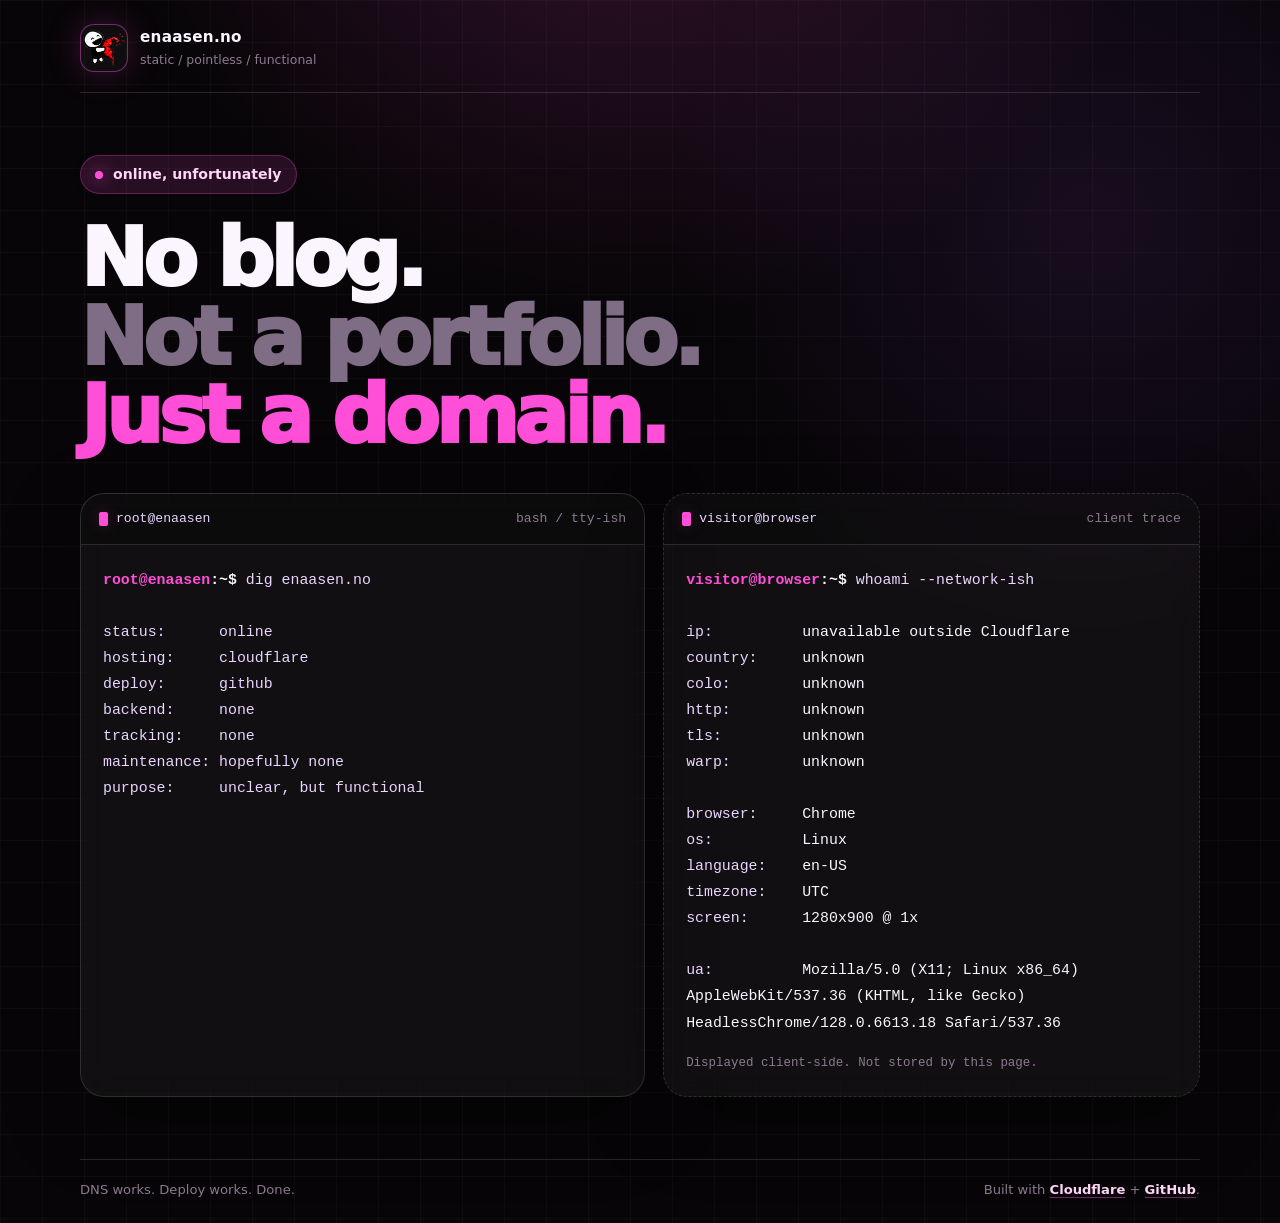
==== commit f2d82cdf: "v.3" ====
--- a/public/index.html
+++ b/public/index.html
@@ -5,444 +5,25 @@
   <meta name="viewport" content="width=device-width, initial-scale=1">
   <title>enaasen.no</title>
   <meta name="description" content="A small static site built with Cloudflare and GitHub.">
-
-  <style>
-    :root {
-      --bg: #080808;
-      --text: #f4f4f5;
-      --muted: #a1a1aa;
-      --faint: #71717a;
-      --border: rgba(255, 255, 255, 0.12);
-      --panel: rgba(255, 255, 255, 0.045);
-      --accent: #a3e635;
-      --accent-soft: rgba(163, 230, 53, 0.12);
-      --shadow: rgba(163, 230, 53, 0.18);
-    }
-
-    * {
-      box-sizing: border-box;
-    }
-
-    html {
-      min-height: 100%;
-    }
-
-    body {
-      min-height: 100vh;
-      margin: 0;
-      font-family:
-        Inter,
-        ui-sans-serif,
-        system-ui,
-        -apple-system,
-        BlinkMacSystemFont,
-        "Segoe UI",
-        sans-serif;
-      color: var(--text);
-      background:
-        radial-gradient(circle at 50% -18%, rgba(163, 230, 53, 0.16), transparent 34%),
-        linear-gradient(rgba(255, 255, 255, 0.025) 1px, transparent 1px),
-        linear-gradient(90deg, rgba(255, 255, 255, 0.025) 1px, transparent 1px),
-        var(--bg);
-      background-size: auto, 42px 42px, 42px 42px;
-      line-height: 1.5;
-    }
-
-    a {
-      color: inherit;
-      text-decoration: none;
-    }
-
-    ::selection {
-      color: #111;
-      background: var(--accent);
-    }
-
-    .page {
-      width: min(1120px, calc(100% - 32px));
-      min-height: 100vh;
-      margin: 0 auto;
-      display: flex;
-      flex-direction: column;
-      padding: 24px 0;
-    }
-
-    header {
-      display: flex;
-      align-items: center;
-      justify-content: space-between;
-      gap: 18px;
-      padding-bottom: 20px;
-      border-bottom: 1px solid var(--border);
-    }
-
-    .brand {
-      display: flex;
-      align-items: center;
-      gap: 12px;
-      min-width: 0;
-    }
-
-    .logo {
-      width: 42px;
-      height: 42px;
-      display: grid;
-      place-items: center;
-      border: 1px solid rgba(163, 230, 53, 0.55);
-      border-radius: 12px;
-      background: var(--accent);
-      color: #111;
-      font-size: 1rem;
-      font-weight: 950;
-      box-shadow: 0 0 32px var(--shadow);
-      transition:
-        transform 160ms ease,
-        box-shadow 160ms ease;
-    }
-
-    .brand:hover .logo {
-      transform: rotate(-3deg) scale(1.03);
-      box-shadow: 0 0 44px var(--shadow);
-    }
-
-    .brand-title {
-      margin: 0;
-      font-size: 0.95rem;
-      font-weight: 850;
-      letter-spacing: 0.02em;
-    }
-
-    .brand-subtitle {
-      margin: 2px 0 0;
-      color: var(--faint);
-      font-size: 0.78rem;
-    }
-
-    nav {
-      display: flex;
-      align-items: center;
-      justify-content: flex-end;
-      gap: 10px;
-      flex-wrap: wrap;
-    }
-
-    .button {
-      display: inline-flex;
-      align-items: center;
-      justify-content: center;
-      min-height: 42px;
-      padding: 0 16px;
-      border: 1px solid var(--border);
-      border-radius: 999px;
-      background: rgba(255, 255, 255, 0.035);
-      color: #d4d4d8;
-      font-size: 0.9rem;
-      font-weight: 750;
-      transition:
-        transform 150ms ease,
-        border-color 150ms ease,
-        background 150ms ease,
-        color 150ms ease,
-        box-shadow 150ms ease;
-    }
-
-    .button:hover {
-      transform: translateY(-2px);
-      border-color: rgba(163, 230, 53, 0.55);
-      background: var(--accent-soft);
-      color: #ecfccb;
-    }
-
-    .button:active {
-      transform: translateY(0) scale(0.97);
-    }
-
-    .button.primary {
-      border-color: transparent;
-      background: var(--accent);
-      color: #111;
-      box-shadow: 0 12px 44px var(--shadow);
-    }
-
-    .button.primary:hover {
-      background: #bef264;
-      color: #111;
-    }
-
-    main {
-      flex: 1;
-      display: grid;
-      align-items: center;
-      padding: 72px 0;
-    }
-
-    .status-pill {
-      width: fit-content;
-      display: inline-flex;
-      align-items: center;
-      gap: 10px;
-      padding: 8px 14px;
-      border: 1px solid rgba(163, 230, 53, 0.22);
-      border-radius: 999px;
-      background: var(--accent-soft);
-      color: #d9f99d;
-      font-size: 0.9rem;
-      font-weight: 750;
-    }
-
-    .dot {
-      width: 8px;
-      height: 8px;
-      border-radius: 999px;
-      background: var(--accent);
-      box-shadow: 0 0 18px rgba(163, 230, 53, 0.95);
-    }
-
-    h1 {
-      max-width: 950px;
-      margin: 30px 0 0;
-      font-size: clamp(3rem, 9vw, 7.6rem);
-      line-height: 0.95;
-      letter-spacing: -0.075em;
-      font-weight: 950;
-    }
-
-    .muted-line {
-      display: block;
-      color: #71717a;
-    }
-
-    .accent-line {
-      display: block;
-      color: var(--accent);
-    }
-
-    .content-grid {
-      display: grid;
-      grid-template-columns: minmax(0, 1fr) minmax(320px, 0.95fr);
-      gap: 18px;
-      margin-top: 42px;
-    }
-
-    .terminal {
-      overflow: hidden;
-      border: 1px solid var(--border);
-      border-radius: 26px;
-      background: var(--panel);
-      backdrop-filter: blur(16px);
-      box-shadow: 0 24px 80px rgba(0, 0, 0, 0.28);
-      font-family:
-        "SFMono-Regular",
-        Consolas,
-        "Liberation Mono",
-        Menlo,
-        monospace;
-    }
-
-    .visitor-trace {
-      border-style: dashed;
-    }
-
-    .terminal-top {
-      display: flex;
-      align-items: center;
-      justify-content: space-between;
-      gap: 12px;
-      padding: 15px 18px;
-      border-bottom: 1px solid var(--border);
-      background: rgba(0, 0, 0, 0.28);
-      color: var(--faint);
-      font-size: 0.82rem;
-    }
-
-    .terminal-title {
-      display: flex;
-      align-items: center;
-      gap: 8px;
-      min-width: 0;
-    }
-
-    .terminal-block {
-      width: 9px;
-      height: 14px;
-      border-radius: 2px;
-      background: var(--accent);
-      box-shadow: 0 0 16px var(--shadow);
-    }
-
-    .terminal-host {
-      color: #d4d4d8;
-      white-space: nowrap;
-    }
-
-    .terminal-shell {
-      color: var(--faint);
-      white-space: nowrap;
-    }
-
-    pre {
-      margin: 0;
-      padding: 22px;
-      overflow-x: auto;
-      white-space: pre-wrap;
-      color: #d4d4d8;
-      font-size: 0.95rem;
-      line-height: 1.75;
-    }
-
-    code {
-      font: inherit;
-    }
-
-    .prompt-user {
-      color: var(--accent);
-      font-weight: 850;
-    }
-
-    .prompt-path {
-      color: #f4f4f5;
-      font-weight: 750;
-    }
-
-    .prompt-command {
-      color: #d4d4d8;
-    }
-
-    .value {
-      color: #f4f4f5;
-    }
-
-    .value.pending {
-      color: var(--faint);
-    }
-
-    .trace-note {
-      margin: -4px 22px 22px;
-      color: var(--faint);
-      font-size: 0.78rem;
-      line-height: 1.6;
-    }
-
-    .actions {
-      display: flex;
-      flex-wrap: wrap;
-      gap: 12px;
-      margin-top: 34px;
-    }
-
-    footer {
-      display: flex;
-      justify-content: space-between;
-      gap: 14px;
-      padding-top: 20px;
-      border-top: 1px solid var(--border);
-      color: var(--faint);
-      font-size: 0.82rem;
-    }
-
-    footer p {
-      margin: 0;
-    }
-
-    @media (max-width: 860px) {
-      .content-grid {
-        grid-template-columns: 1fr;
-      }
-    }
-
-    @media (max-width: 760px) {
-      .page {
-        width: min(100% - 24px, 1120px);
-        padding: 18px 0;
-      }
-
-      header {
-        align-items: flex-start;
-        flex-direction: column;
-      }
-
-      nav {
-        width: 100%;
-        justify-content: flex-start;
-      }
-
-      .button {
-        flex: 1;
-      }
-
-      main {
-        padding: 52px 0;
-      }
-
-      h1 {
-        letter-spacing: -0.055em;
-      }
-
-      .terminal-top {
-        align-items: flex-start;
-        flex-direction: column;
-      }
-
-      footer {
-        flex-direction: column;
-      }
-    }
-
-    @media (max-width: 420px) {
-      .button {
-        width: 100%;
-      }
-
-      pre {
-        font-size: 0.84rem;
-      }
-    }
-
-    @media (prefers-reduced-motion: reduce) {
-      *,
-      *::before,
-      *::after {
-        scroll-behavior: auto !important;
-        transition: none !important;
-      }
-    }
-  </style>
+  <link rel="stylesheet" href="style.css">
 </head>
 
 <body>
   <div class="page">
-    <header>
+    <header class="site-header">
       <a class="brand" href="/" aria-label="enaasen.no">
-        <div class="logo" aria-hidden="true">E</div>
+        <span class="logo-frame" aria-hidden="true">
+          <img class="logo-img" src="logo.png" alt="">
+        </span>
 
-        <div>
-          <p class="brand-title">enaasen.no</p>
-          <p class="brand-subtitle">static / pointless / functional</p>
-        </div>
+        <span class="brand-text">
+          <span class="brand-title">enaasen.no</span>
+          <span class="brand-subtitle">static / pointless / functional</span>
+        </span>
       </a>
-
-      <nav aria-label="External links">
-        <a
-          class="button"
-          href="https://www.cloudflare.com/"
-          target="_blank"
-          rel="noopener noreferrer"
-        >
-          Cloudflare
-        </a>
-
-        <a
-          class="button"
-          href="https://github.com/brealorg/enaasen-site"
-          target="_blank"
-          rel="noopener noreferrer"
-        >
-          GitHub repo
-        </a>
-      </nav>
     </header>
 
-    <main>
+    <main class="site-main">
       <section aria-labelledby="main-title">
         <div class="status-pill">
           <span class="dot" aria-hidden="true"></span>
@@ -509,128 +90,21 @@
             </p>
           </aside>
         </div>
-
-        <div class="actions">
-          <a
-            class="button primary"
-            href="https://www.cloudflare.com/"
-            target="_blank"
-            rel="noopener noreferrer"
-          >
-            Built with Cloudflare
-          </a>
-
-          <a
-            class="button"
-            href="https://github.com/brealorg/enaasen-site"
-            target="_blank"
-            rel="noopener noreferrer"
-          >
-            View GitHub repo
-          </a>
-        </div>
       </section>
     </main>
 
-    <footer>
+    <footer class="site-footer">
       <p>DNS works. Deploy works. Done.</p>
-      <p>Built with Cloudflare + GitHub.</p>
+
+      <p>
+        Built with
+        <a href="https://www.cloudflare.com/" target="_blank" rel="noopener noreferrer">Cloudflare</a>
+        +
+        <a href="https://github.com/brealorg/enaasen-site" target="_blank" rel="noopener noreferrer">GitHub</a>.
+      </p>
     </footer>
   </div>
 
-  <script>
-    (() => {
-      const setField = (name, value) => {
-        const element = document.querySelector(`[data-field="${name}"]`);
-        if (!element) return;
-
-        element.textContent = value || "unknown";
-        element.classList.remove("pending");
-      };
-
-      const parseTrace = (text) => {
-        const result = {};
-
-        text
-          .trim()
-          .split("\n")
-          .forEach((line) => {
-            const index = line.indexOf("=");
-            if (index === -1) return;
-
-            const key = line.slice(0, index);
-            const value = line.slice(index + 1);
-
-            result[key] = value;
-          });
-
-        return result;
-      };
-
-      const detectBrowser = (ua) => {
-        if (/Edg\//.test(ua)) return "Microsoft Edge";
-        if (/OPR\//.test(ua)) return "Opera";
-        if (/Firefox\//.test(ua)) return "Firefox";
-        if (/Chrome\//.test(ua) && !/Chromium\//.test(ua)) return "Chrome";
-        if (/Chromium\//.test(ua)) return "Chromium";
-        if (/Safari\//.test(ua) && !/Chrome\//.test(ua)) return "Safari";
-        return "unknown";
-      };
-
-      const detectOs = (ua) => {
-        if (/Android/i.test(ua)) return "Android";
-        if (/iPhone|iPad|iPod/i.test(ua)) return "iOS / iPadOS";
-        if (/Windows/i.test(ua)) return "Windows";
-        if (/Mac OS X|Macintosh/i.test(ua)) return "macOS";
-        if (/Linux/i.test(ua)) return "Linux";
-        return "unknown";
-      };
-
-      const localUa = navigator.userAgent || "unknown";
-
-      setField("browser", detectBrowser(localUa));
-      setField("os", detectOs(localUa));
-      setField("language", navigator.language || "unknown");
-      setField("timezone", Intl.DateTimeFormat().resolvedOptions().timeZone || "unknown");
-      setField(
-        "screen",
-        `${window.screen.width}x${window.screen.height} @ ${window.devicePixelRatio || 1}x`
-      );
-      setField("ua", localUa);
-
-      fetch("/cdn-cgi/trace", { cache: "no-store" })
-        .then((response) => {
-          if (!response.ok) {
-            throw new Error("Cloudflare trace unavailable");
-          }
-
-          return response.text();
-        })
-        .then((text) => {
-          const trace = parseTrace(text);
-
-          setField("ip", trace.ip);
-          setField("country", trace.loc);
-          setField("colo", trace.colo);
-          setField("http", trace.http);
-          setField("tls", trace.tls);
-          setField("warp", trace.warp);
-
-          if (trace.uag) {
-            setField("browser", detectBrowser(trace.uag));
-            setField("os", detectOs(trace.uag));
-            setField("ua", trace.uag);
-          }
-        })
-        .catch(() => {
-          setField("ip", "unavailable outside Cloudflare");
-          setField("country", "unknown");
-          setField("colo", "unknown");
-          setField("http", "unknown");
-          setField("tls", "unknown");
-          setField("warp", "unknown");
-        });
-    })();
-  </script>
+  <script src="script.js"></script>
 </body>
 </html>
--- a/public/style.css
+++ b/public/style.css
@@ -0,0 +1,361 @@
+:root {
+  --bg: #070507;
+  --text: #faf5ff;
+  --muted: #c4b5fd;
+  --faint: #8b7b90;
+  --border: rgba(255, 255, 255, 0.13);
+  --panel: rgba(255, 255, 255, 0.045);
+  --panel-dark: rgba(0, 0, 0, 0.30);
+  --accent: #ff4fd8;
+  --accent-strong: #ff7ae6;
+  --accent-soft: rgba(255, 79, 216, 0.13);
+  --shadow: rgba(255, 79, 216, 0.22);
+}
+
+* {
+  box-sizing: border-box;
+}
+
+html {
+  min-height: 100%;
+}
+
+body {
+  min-height: 100vh;
+  margin: 0;
+  color: var(--text);
+  background:
+    radial-gradient(circle at 50% -18%, rgba(255, 79, 216, 0.20), transparent 34%),
+    radial-gradient(circle at 85% 18%, rgba(168, 85, 247, 0.10), transparent 28%),
+    linear-gradient(rgba(255, 255, 255, 0.026) 1px, transparent 1px),
+    linear-gradient(90deg, rgba(255, 255, 255, 0.026) 1px, transparent 1px),
+    var(--bg);
+  background-size: auto, auto, 42px 42px, 42px 42px;
+  font-family:
+    Inter,
+    ui-sans-serif,
+    system-ui,
+    -apple-system,
+    BlinkMacSystemFont,
+    "Segoe UI",
+    sans-serif;
+  line-height: 1.5;
+}
+
+a {
+  color: inherit;
+  text-decoration: none;
+}
+
+::selection {
+  color: #120912;
+  background: var(--accent);
+}
+
+.page {
+  width: min(1120px, calc(100% - 32px));
+  min-height: 100vh;
+  margin: 0 auto;
+  display: flex;
+  flex-direction: column;
+  padding: 24px 0;
+}
+
+.site-header {
+  display: flex;
+  align-items: center;
+  justify-content: space-between;
+  gap: 18px;
+  padding-bottom: 20px;
+  border-bottom: 1px solid var(--border);
+}
+
+.brand {
+  display: inline-flex;
+  align-items: center;
+  gap: 12px;
+  min-width: 0;
+}
+
+.logo-frame {
+  width: 48px;
+  height: 48px;
+  display: grid;
+  place-items: center;
+  overflow: hidden;
+  border: 1px solid rgba(255, 79, 216, 0.45);
+  border-radius: 14px;
+  background: rgba(255, 255, 255, 0.035);
+  box-shadow: 0 0 34px var(--shadow);
+  transition:
+    transform 160ms ease,
+    box-shadow 160ms ease,
+    border-color 160ms ease;
+}
+
+.logo-img {
+  width: 100%;
+  height: 100%;
+  display: block;
+  object-fit: contain;
+}
+
+.brand:hover .logo-frame {
+  transform: rotate(-3deg) scale(1.03);
+  border-color: rgba(255, 79, 216, 0.75);
+  box-shadow: 0 0 48px var(--shadow);
+}
+
+.brand-text {
+  display: grid;
+  gap: 2px;
+}
+
+.brand-title {
+  font-size: 0.95rem;
+  font-weight: 850;
+  letter-spacing: 0.02em;
+}
+
+.brand-subtitle {
+  color: var(--faint);
+  font-size: 0.78rem;
+}
+
+.site-main {
+  flex: 1;
+  display: grid;
+  align-items: center;
+  padding: 62px 0;
+}
+
+.status-pill {
+  width: fit-content;
+  display: inline-flex;
+  align-items: center;
+  gap: 10px;
+  padding: 8px 14px;
+  border: 1px solid rgba(255, 79, 216, 0.28);
+  border-radius: 999px;
+  background: var(--accent-soft);
+  color: #ffd6f7;
+  font-size: 0.88rem;
+  font-weight: 750;
+}
+
+.dot {
+  width: 8px;
+  height: 8px;
+  border-radius: 999px;
+  background: var(--accent);
+  box-shadow: 0 0 18px rgba(255, 79, 216, 0.95);
+}
+
+h1 {
+  max-width: 780px;
+  margin: 26px 0 0;
+  font-size: clamp(2.25rem, 6.4vw, 5rem);
+  line-height: 0.98;
+  letter-spacing: -0.055em;
+  font-weight: 950;
+}
+
+.muted-line {
+  display: block;
+  color: #7f6d85;
+}
+
+.accent-line {
+  display: block;
+  color: var(--accent);
+}
+
+.content-grid {
+  display: grid;
+  grid-template-columns: minmax(0, 1fr) minmax(320px, 0.95fr);
+  gap: 18px;
+  margin-top: 38px;
+}
+
+.terminal {
+  overflow: hidden;
+  border: 1px solid var(--border);
+  border-radius: 24px;
+  background: var(--panel);
+  backdrop-filter: blur(16px);
+  box-shadow: 0 24px 80px rgba(0, 0, 0, 0.30);
+  font-family:
+    "SFMono-Regular",
+    Consolas,
+    "Liberation Mono",
+    Menlo,
+    monospace;
+}
+
+.visitor-trace {
+  border-style: dashed;
+}
+
+.terminal-top {
+  display: flex;
+  align-items: center;
+  justify-content: space-between;
+  gap: 12px;
+  padding: 15px 18px;
+  border-bottom: 1px solid var(--border);
+  background: var(--panel-dark);
+  color: var(--faint);
+  font-size: 0.82rem;
+}
+
+.terminal-title {
+  display: flex;
+  align-items: center;
+  gap: 8px;
+  min-width: 0;
+}
+
+.terminal-block {
+  width: 9px;
+  height: 14px;
+  border-radius: 2px;
+  background: var(--accent);
+  box-shadow: 0 0 16px var(--shadow);
+}
+
+.terminal-host {
+  color: #e9d5ff;
+  white-space: nowrap;
+}
+
+.terminal-shell {
+  color: var(--faint);
+  white-space: nowrap;
+}
+
+pre {
+  margin: 0;
+  padding: 22px;
+  overflow-x: auto;
+  white-space: pre-wrap;
+  color: #e9d5ff;
+  font-size: 0.93rem;
+  line-height: 1.75;
+}
+
+code {
+  font: inherit;
+}
+
+.prompt-user {
+  color: var(--accent);
+  font-weight: 850;
+}
+
+.prompt-path {
+  color: var(--text);
+  font-weight: 750;
+}
+
+.prompt-command {
+  color: #e9d5ff;
+}
+
+.value {
+  color: var(--text);
+}
+
+.value.pending {
+  color: var(--faint);
+}
+
+.trace-note {
+  margin: -4px 22px 22px;
+  color: var(--faint);
+  font-size: 0.78rem;
+  line-height: 1.6;
+}
+
+.site-footer {
+  display: flex;
+  justify-content: space-between;
+  gap: 14px;
+  padding-top: 20px;
+  border-top: 1px solid var(--border);
+  color: var(--faint);
+  font-size: 0.82rem;
+}
+
+.site-footer p {
+  margin: 0;
+}
+
+.site-footer a {
+  color: #ffd6f7;
+  font-weight: 750;
+  text-decoration: underline;
+  text-decoration-color: rgba(255, 79, 216, 0.45);
+  text-underline-offset: 3px;
+  transition:
+    color 150ms ease,
+    text-decoration-color 150ms ease;
+}
+
+.site-footer a:hover {
+  color: var(--accent-strong);
+  text-decoration-color: var(--accent-strong);
+}
+
+@media (max-width: 860px) {
+  .content-grid {
+    grid-template-columns: 1fr;
+  }
+}
+
+@media (max-width: 760px) {
+  .page {
+    width: min(100% - 24px, 1120px);
+    padding: 18px 0;
+  }
+
+  .site-header {
+    align-items: flex-start;
+    flex-direction: column;
+  }
+
+  .site-main {
+    padding: 48px 0;
+  }
+
+  h1 {
+    letter-spacing: -0.045em;
+  }
+
+  .terminal-top {
+    align-items: flex-start;
+    flex-direction: column;
+  }
+
+  .site-footer {
+    flex-direction: column;
+  }
+}
+
+@media (max-width: 420px) {
+  pre {
+    font-size: 0.82rem;
+  }
+
+  .brand-subtitle {
+    font-size: 0.74rem;
+  }
+}
+
+@media (prefers-reduced-motion: reduce) {
+  *,
+  *::before,
+  *::after {
+    scroll-behavior: auto !important;
+    transition: none !important;
+  }
+}
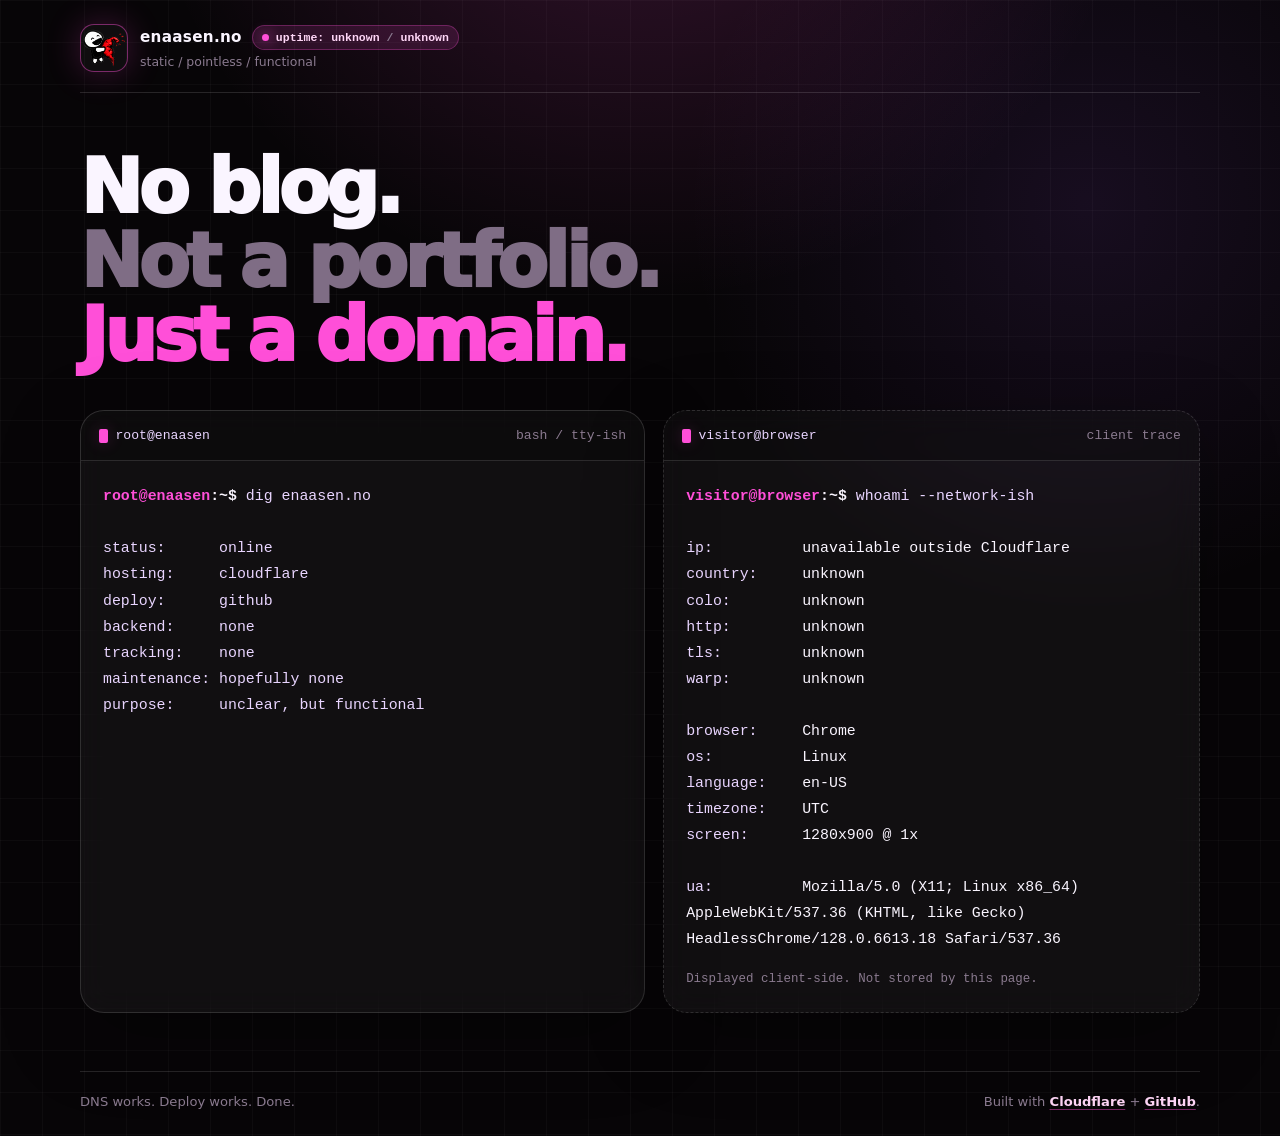
==== commit 93aa8dae: "Add deploy build step" ====
--- a/public/index.html
+++ b/public/index.html
@@ -5,6 +5,9 @@
   <meta name="viewport" content="width=device-width, initial-scale=1">
   <title>enaasen.no</title>
   <meta name="description" content="A small static site built with Cloudflare and GitHub.">
+
+  <link rel="icon" type="image/png" href="logo.png">
+  <link rel="apple-touch-icon" href="logo.png">
   <link rel="stylesheet" href="style.css">
 </head>
 
@@ -17,7 +20,17 @@
         </span>
 
         <span class="brand-text">
-          <span class="brand-title">enaasen.no</span>
+          <span class="brand-line">
+            <span class="brand-title">enaasen.no</span>
+
+            <span class="uptime-pill" title="Time since latest deployed commit">
+              <span class="uptime-dot" aria-hidden="true"></span>
+              uptime: <span data-field="uptime">calculating...</span>
+              <span class="commit-separator">/</span>
+              <span data-field="commit">commit</span>
+            </span>
+          </span>
+
           <span class="brand-subtitle">static / pointless / functional</span>
         </span>
       </a>
@@ -25,11 +38,6 @@
 
     <main class="site-main">
       <section aria-labelledby="main-title">
-        <div class="status-pill">
-          <span class="dot" aria-hidden="true"></span>
-          online, unfortunately
-        </div>
-
         <h1 id="main-title">
           No blog.
           <span class="muted-line">Not a portfolio.</span>
@@ -105,6 +113,7 @@
     </footer>
   </div>
 
+  <script src="deploy-info.js"></script>
   <script src="script.js"></script>
 </body>
 </html>
--- a/public/style.css
+++ b/public/style.css
@@ -108,7 +108,15 @@
 
 .brand-text {
   display: grid;
-  gap: 2px;
+  gap: 3px;
+  min-width: 0;
+}
+
+.brand-line {
+  display: flex;
+  align-items: center;
+  gap: 10px;
+  flex-wrap: wrap;
 }
 
 .brand-title {
@@ -122,41 +130,52 @@
   font-size: 0.78rem;
 }
 
-.site-main {
-  flex: 1;
-  display: grid;
-  align-items: center;
-  padding: 62px 0;
-}
-
-.status-pill {
-  width: fit-content;
+.uptime-pill {
   display: inline-flex;
   align-items: center;
-  gap: 10px;
-  padding: 8px 14px;
+  gap: 7px;
+  min-height: 24px;
+  padding: 3px 9px;
   border: 1px solid rgba(255, 79, 216, 0.28);
   border-radius: 999px;
   background: var(--accent-soft);
   color: #ffd6f7;
-  font-size: 0.88rem;
+  font-family:
+    "SFMono-Regular",
+    Consolas,
+    "Liberation Mono",
+    Menlo,
+    monospace;
+  font-size: 0.72rem;
   font-weight: 750;
-}
-
-.dot {
-  width: 8px;
-  height: 8px;
+  white-space: nowrap;
+}
+
+.uptime-dot {
+  width: 7px;
+  height: 7px;
   border-radius: 999px;
   background: var(--accent);
-  box-shadow: 0 0 18px rgba(255, 79, 216, 0.95);
+  box-shadow: 0 0 14px rgba(255, 79, 216, 0.95);
+}
+
+.commit-separator {
+  color: var(--faint);
+}
+
+.site-main {
+  flex: 1;
+  display: grid;
+  align-items: center;
+  padding: 58px 0;
 }
 
 h1 {
-  max-width: 780px;
-  margin: 26px 0 0;
-  font-size: clamp(2.25rem, 6.4vw, 5rem);
-  line-height: 0.98;
-  letter-spacing: -0.055em;
+  max-width: 760px;
+  margin: 0;
+  font-size: clamp(2.1rem, 5.8vw, 4.7rem);
+  line-height: 1;
+  letter-spacing: -0.052em;
   font-weight: 950;
 }
 
@@ -174,7 +193,7 @@
   display: grid;
   grid-template-columns: minmax(0, 1fr) minmax(320px, 0.95fr);
   gap: 18px;
-  margin-top: 38px;
+  margin-top: 36px;
 }
 
 .terminal {
@@ -324,11 +343,11 @@
   }
 
   .site-main {
-    padding: 48px 0;
+    padding: 44px 0;
   }
 
   h1 {
-    letter-spacing: -0.045em;
+    letter-spacing: -0.042em;
   }
 
   .terminal-top {
@@ -348,6 +367,10 @@
 
   .brand-subtitle {
     font-size: 0.74rem;
+  }
+
+  .uptime-pill {
+    font-size: 0.68rem;
   }
 }
 
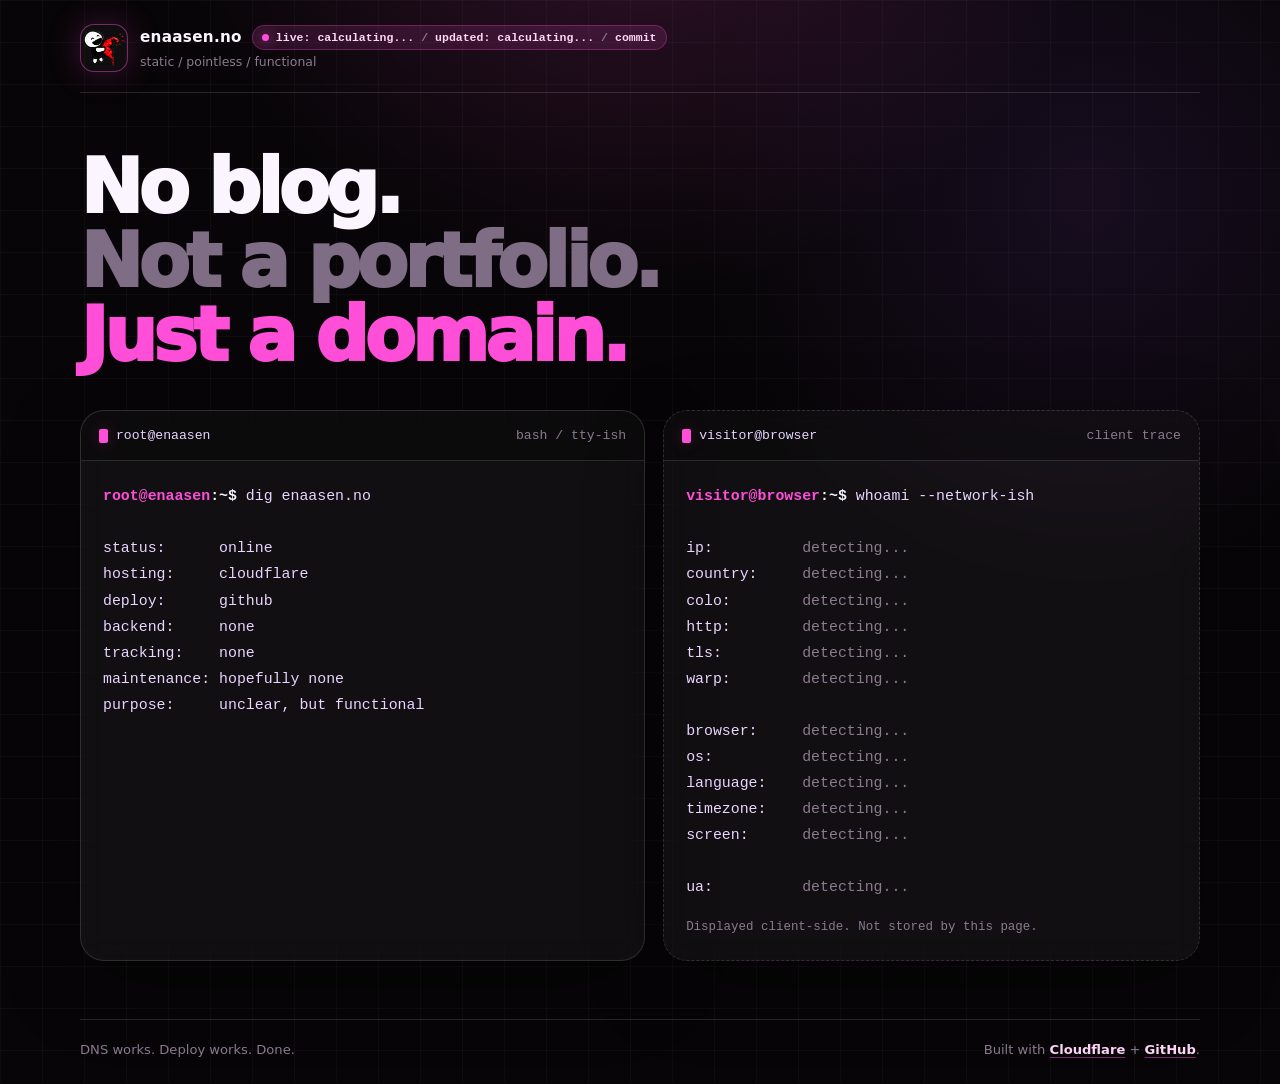
==== commit f8e6d1b5: "Clarify site status labels" ====
--- a/public/index.html
+++ b/public/index.html
@@ -22,13 +22,14 @@
         <span class="brand-text">
           <span class="brand-line">
             <span class="brand-title">enaasen.no</span>
-
-            <span class="uptime-pill" title="Time since latest deployed commit">
-              <span class="uptime-dot" aria-hidden="true"></span>
-              uptime: <span data-field="uptime">calculating...</span>
-              <span class="commit-separator">/</span>
-              <span data-field="commit">commit</span>
-            </span>
+		<span class="uptime-pill" title="Live since site launch / last updated / commit">
+		<span class="uptime-dot" aria-hidden="true"></span>
+ 			 live: <span data-field="siteAge">calculating...</span>
+  			<span class="commit-separator">/</span>
+  			updated: <span data-field="updatedAgo">calculating...</span>
+  			<span class="commit-separator">/</span>
+  			<span data-field="commit">commit</span>
+		</span>
           </span>
 
           <span class="brand-subtitle">static / pointless / functional</span>
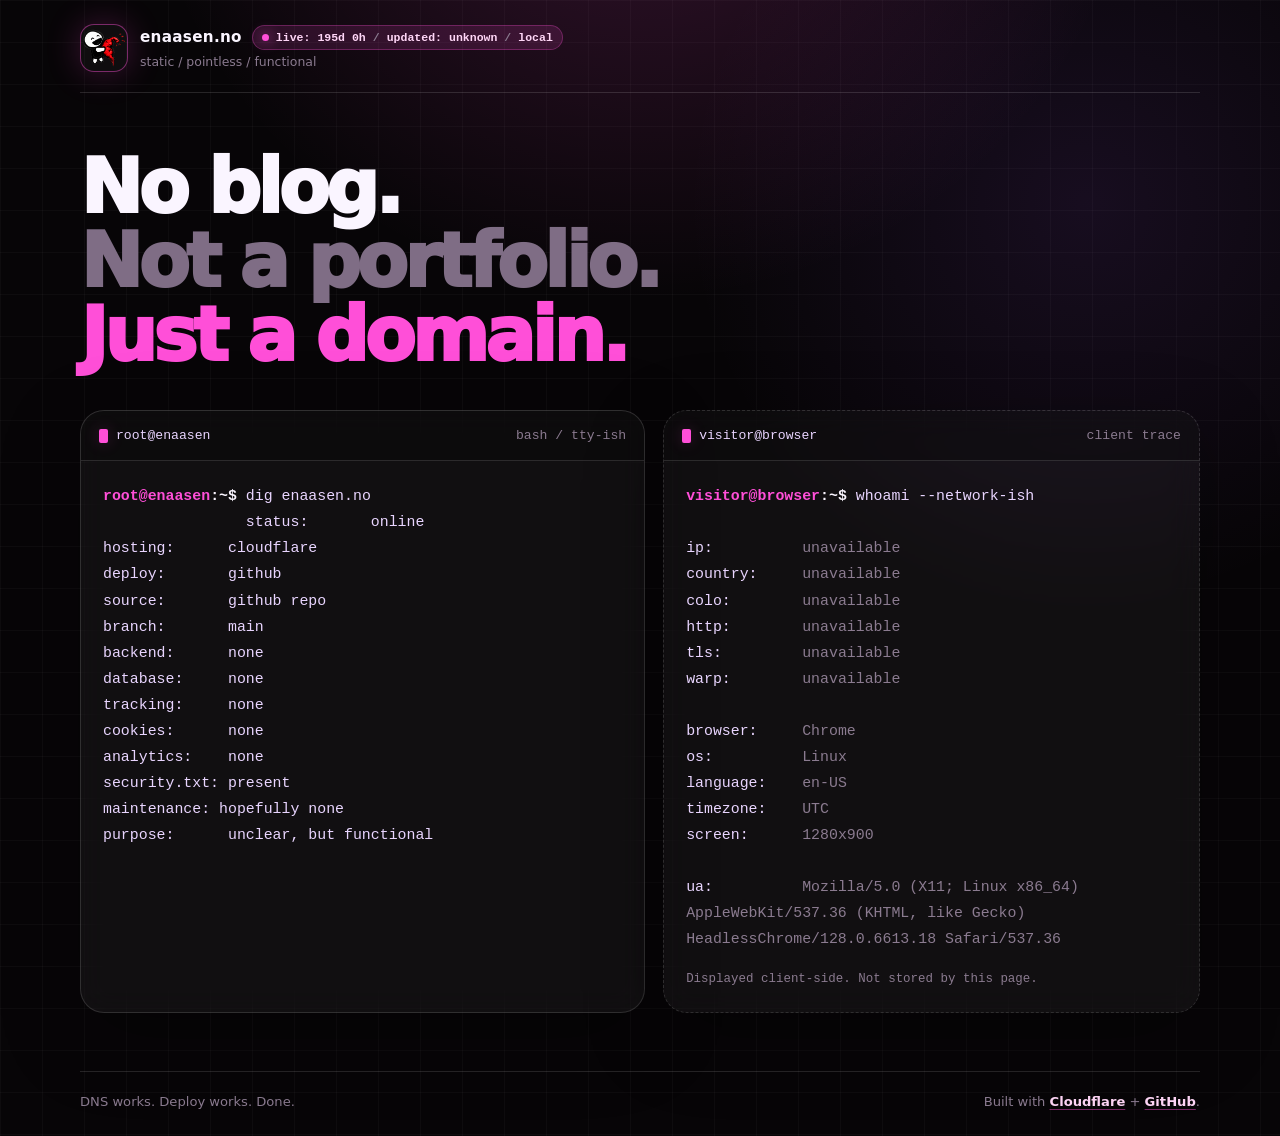
==== commit 93c5b305: "Expand site facts panel" ====
--- a/public/index.html
+++ b/public/index.html
@@ -57,14 +57,20 @@
             </div>
 
             <pre><code><span class="prompt-user">root@enaasen</span><span class="prompt-path">:~$</span> <span class="prompt-command">dig enaasen.no</span>
-
-status:      online
-hosting:     cloudflare
-deploy:      github
-backend:     none
-tracking:    none
+		status:       online
+hosting:      cloudflare
+deploy:       github
+source:       github repo
+branch:       main
+backend:      none
+database:     none
+tracking:     none
+cookies:      none
+analytics:    none
+security.txt: present
 maintenance: hopefully none
-purpose:     unclear, but functional</code></pre>
+purpose:      unclear, but functional
+		</code></pre>
           </section>
 
           <aside class="terminal visitor-trace" aria-label="Visitor trace">
